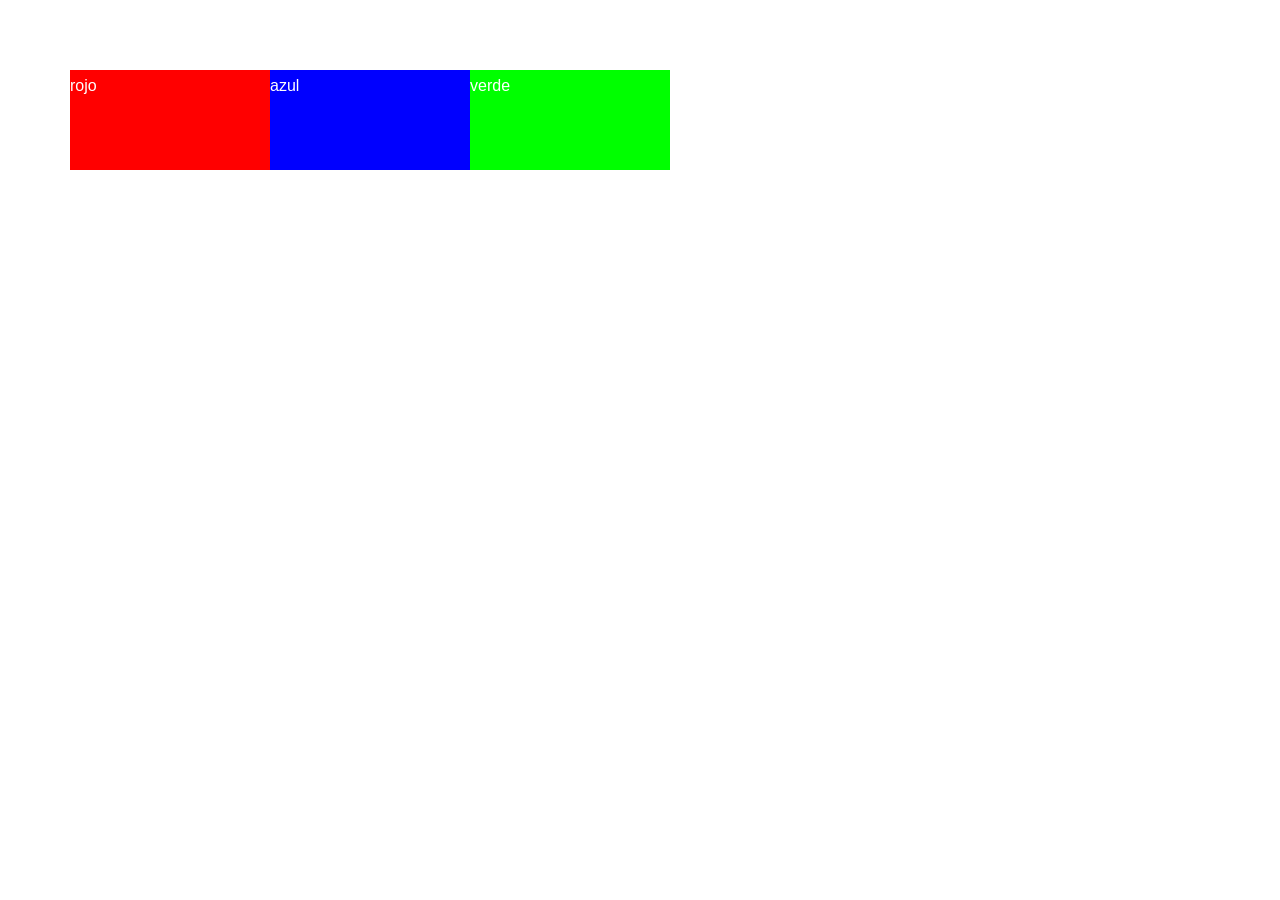
==== TRABAJOS/EJERCICIO 5/index.html @ e46b2e9c "Agregar archivos index.html y style.css para el Ejercicio 5" ====
<!DOCTYPE html>
<html lang="en">
<head>
    <meta charset="UTF-8">
    <meta name="viewport" content="width=device-width, initial-scale=1.0">
     <link rel="stylesheet" href="style.css">
    <title>EJERCICIO 5</title>
</head>
<body>
<section style="display: flex;">
    <div class="cajaroja">rojo</div> 
<div class="cajaazul">azul</div>
<div class="cajaverde">verde</div>
</section>
 










</body>
</html>
---- TRABAJOS/EJERCICIO 5/style.css ----
body {
    font-family: Arial, sans-serif;
    margin: 50px;
    padding: 20px;
    background-color: #ffffff;
    color: #ffffff;
    line-height: 2.0;
}

div.cajaroja {
    background-color: #ff0000;
    width: 200px;
    height: 100px;
    margin-bottom: 20px;
    display: inline-flex;ialign-items: center;
}
div.cajaazul {
    background-color: #0000ff;
    width: 200px;
    height: 100px;
    margin-bottom: 20px;
}
div.cajaverde {
    background-color: #00ff00;
    width: 200px;
    height: 100px;
    margin-bottom: 20px;
}
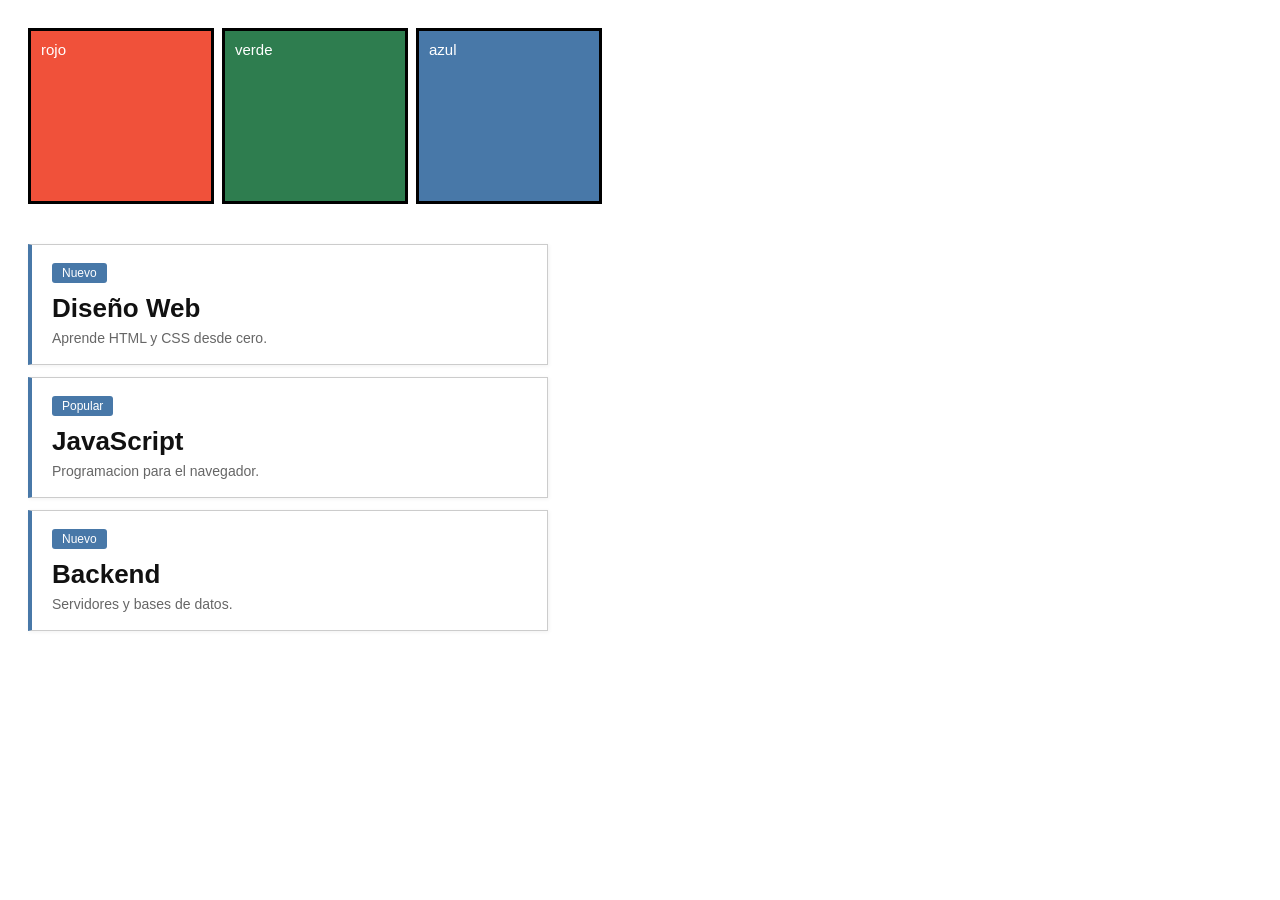
==== commit 6a4118e2: "Ejercicio 5" ====
--- a/TRABAJOS/EJERCICIO 5/index.html
+++ b/TRABAJOS/EJERCICIO 5/index.html
@@ -1,27 +1,39 @@
 <!DOCTYPE html>
-<html lang="en">
+<html lang="es">
 <head>
-    <meta charset="UTF-8">
-    <meta name="viewport" content="width=device-width, initial-scale=1.0">
-     <link rel="stylesheet" href="style.css">
-    <title>EJERCICIO 5</title>
+  <meta charset="UTF-8">
+  <title>Practica</title>
+<link rel="stylesheet" href="style.css">
 </head>
 <body>
-<section style="display: flex;">
-    <div class="cajaroja">rojo</div> 
-<div class="cajaazul">azul</div>
-<div class="cajaverde">verde</div>
-</section>
- 
 
+  <div class="contenedor-cajas">
+    <div class="caja rojo">rojo</div>
+    <div class="caja verde">verde</div>
+    <div class="caja azul">azul</div>
+  </div>
 
+  <div class="contenedor-tarjetas">
 
+    <div class="tarjeta">
+      <span class="badge">Nuevo</span>
+      <h2>Diseño Web</h2>
+      <p>Aprende HTML y CSS desde cero.</p>
+    </div>
 
+    <div class="tarjeta">
+      <span class="badge">Popular</span>
+      <h2>JavaScript</h2>
+      <p>Programacion para el navegador.</p>
+    </div>
 
+    <div class="tarjeta">
+      <span class="badge">Nuevo</span>
+      <h2>Backend</h2>
+      <p>Servidores y bases de datos.</p>
+    </div>
 
-
-
-
+  </div>
 
 </body>
 </html>
--- a/TRABAJOS/EJERCICIO 5/style.css
+++ b/TRABAJOS/EJERCICIO 5/style.css
@@ -1,28 +1,65 @@
 body {
-    font-family: Arial, sans-serif;
-    margin: 50px;
-    padding: 20px;
-    background-color: #ffffff;
-    color: #ffffff;
-    line-height: 2.0;
+  font-family: Arial, sans-serif;
+  padding: 20px;
+  background-color: white;
 }
 
-div.cajaroja {
-    background-color: #ff0000;
-    width: 200px;
-    height: 100px;
-    margin-bottom: 20px;
-    display: inline-flex;ialign-items: center;
+/* CAJAS */
+
+.contenedor-cajas {
+  display: flex;
+  gap: 8px;
+  margin-bottom: 40px;
 }
-div.cajaazul {
-    background-color: #0000ff;
-    width: 200px;
-    height: 100px;
-    margin-bottom: 20px;
+
+.caja {
+  width: 160px;
+  height: 150px;
+  color: white;
+  font-size: 15px;
+  padding: 10px;
+  border: 3px solid black;
 }
-div.cajaverde {
-    background-color: #00ff00;
-    width: 200px;
-    height: 100px;
-    margin-bottom: 20px;
+
+.rojo  { background-color: #f0513a; }
+.verde { background-color: #2e7d4f; }
+.azul  { background-color: #4878a8; }
+
+/* TARJETAS */
+
+.contenedor-tarjetas {
+  display: flex;
+  flex-direction: column;
+  gap: 12px;
+  max-width: 520px;
+}
+
+.tarjeta {
+  background-color: white;
+  border: 1px solid #cccccc;
+  border-left: 4px solid #4878a8;
+  padding: 18px 20px;
+  box-shadow: 1px 1px 4px rgba(0,0,0,0.06);
+}
+
+.badge {
+  display: inline-block;
+  background-color: #4878a8;
+  color: white;
+  font-size: 12px;
+  padding: 3px 10px;
+  border-radius: 3px;
+}
+
+.tarjeta h2 {
+  font-size: 26px;
+  color: #111111;
+  margin-top: 10px;
+  margin-bottom: 6px;
+}
+
+.tarjeta p {
+  font-size: 14px;
+  color: #666666;
+  margin: 0;
 }
